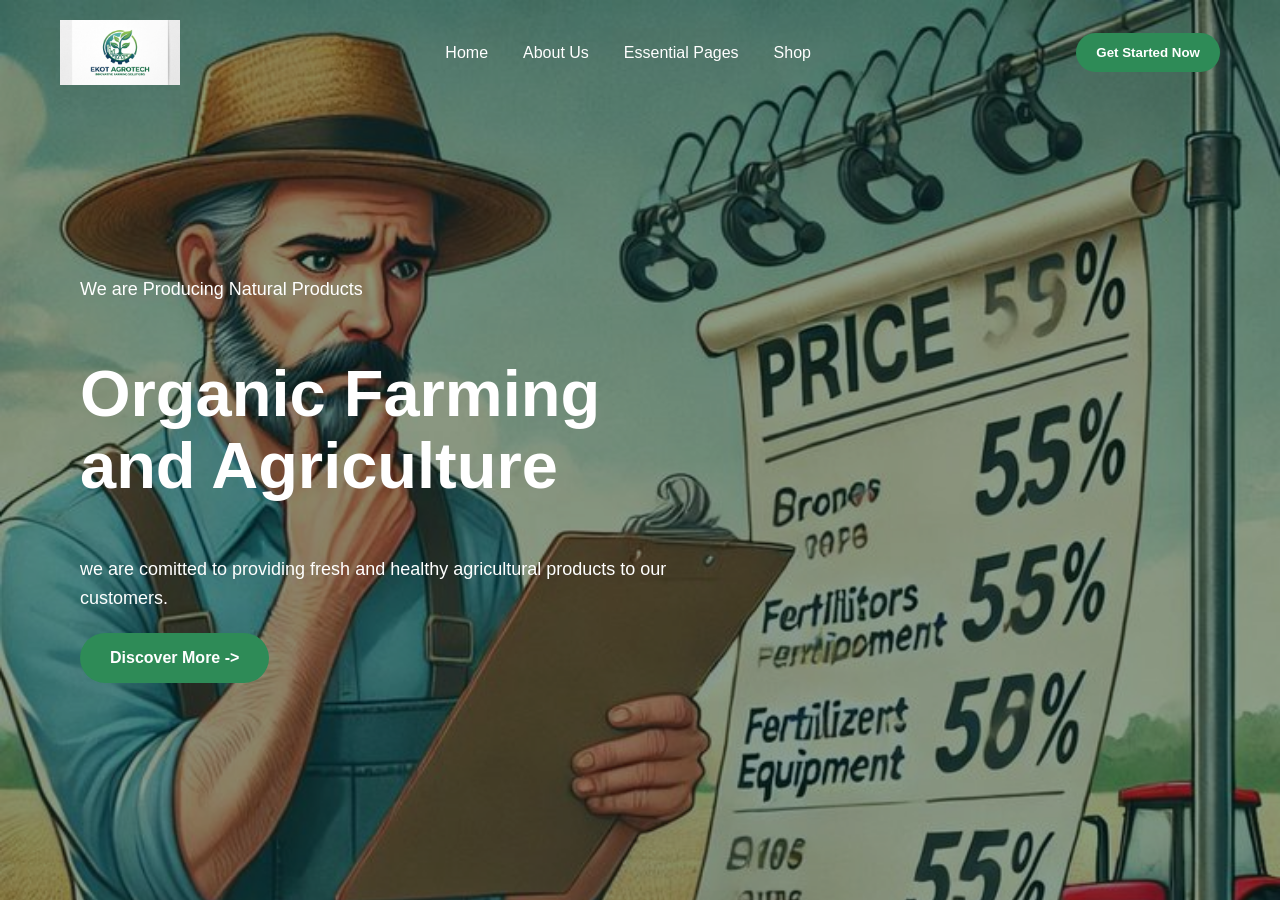
==== index.html @ ecc1ce9d "Initial project upload" ====
<!DOCTYPE html>
<html lang="en">
<head>
    <meta charset="UTF-8">
    <meta name="viewport" content="width=device-width, initial-scale=1.0">
    <title>EcoLand</title>

    <link rel="stylesheet" href="css/style.css">

</head>

<body>

    <nav>
        <div class="logo">
            <img src="images/logo.jpg" alt="logo">
        </div>
        <ul>
            <li>Home</li>
            <li>About Us</li>
            <li>Essential Pages</li>
            <li>Shop</li>
        </ul>
        <button>
            Get Started Now
        </button>
    </nav>

    <section class="hero">
            <div class="hero-overlay"></div>
         <div class="hero-content">

             <p>We are Producing Natural Products</p>
          
             <h1>
                Organic Farming<br>
                and Agriculture
            </h1>

            <p>
                we are comitted to providing fresh and healthy agricultural products to our customers. 
            </p>

            <button>
                Discover More ->
            </button>
        </div>
    </section>

</body>

</html>
---- css/style.css ----
body{
    margin: 0;
    font-family: Arial, sans-serif;
}

nav{
    display: flex;
    justify-content: space-between;
    align-items: center;

    padding: 20px 60px;

    position: 20px 60px;

    position: absolute;
    top: 0;
    width: 100%;
    box-sizing: border-box;

    z-index: 10;
    background: transparent;
}
.logo{
    display: flex;
    align-items: center;
}

.logo img{
    width: 120px;
    height: auto;
    display: block;
}

nav ul{
    display: flex;
   gap: 35px;

    list-style: none;
    margin: 0;
    padding: 0;
}

nav li{
    color: white;
    font-size: 16px;
    cursor: pointer;
    transition: color 0.3s;
}
nav li:hover{
    color: seagreen;
}

nav button{
    padding: 12px 20px;
    border: none;
    border-radius: 30px;
    background-color: seagreen;
    color: white;
    font-weight: bold;
}

nav button:hover{
    background-color:lightgreen;
    color:darkgreen;
}
.hero{
    height: 100vh;
    
    background-image: url('../images/price stock.jpg');
    background-size: cover;
    background-position: center top;

    display: flex;
    align-items: center;

    position: relative;
}

.hero-overlay{
    position: absolute;
    inset: 0;
    
    background-color:rgba(0,40,30, 0.45);
}

.hero-content{
    margin-left: 80px;
    margin-top: 40px;
    color: white;

    position: relative;
    z-index: 1;

    max-width: 600px;

}

.hero-content h1{
    font-size: 65px;
    line-height: 1.1;
    margin-bottom: 15px 0;
    font-weight: 700;
}

.hero-content p{
    font-size: 18px;
    line-height: 1.6;
    margin-bottom: 20px;
}
.hero-content button{
    padding: 16px 30px;
    border: none;
    border-radius: 30px;

    background-color: seagreen;
    color: white;

    font-size: 16px;
    font-weight: bold;

    cursor: pointer;
}
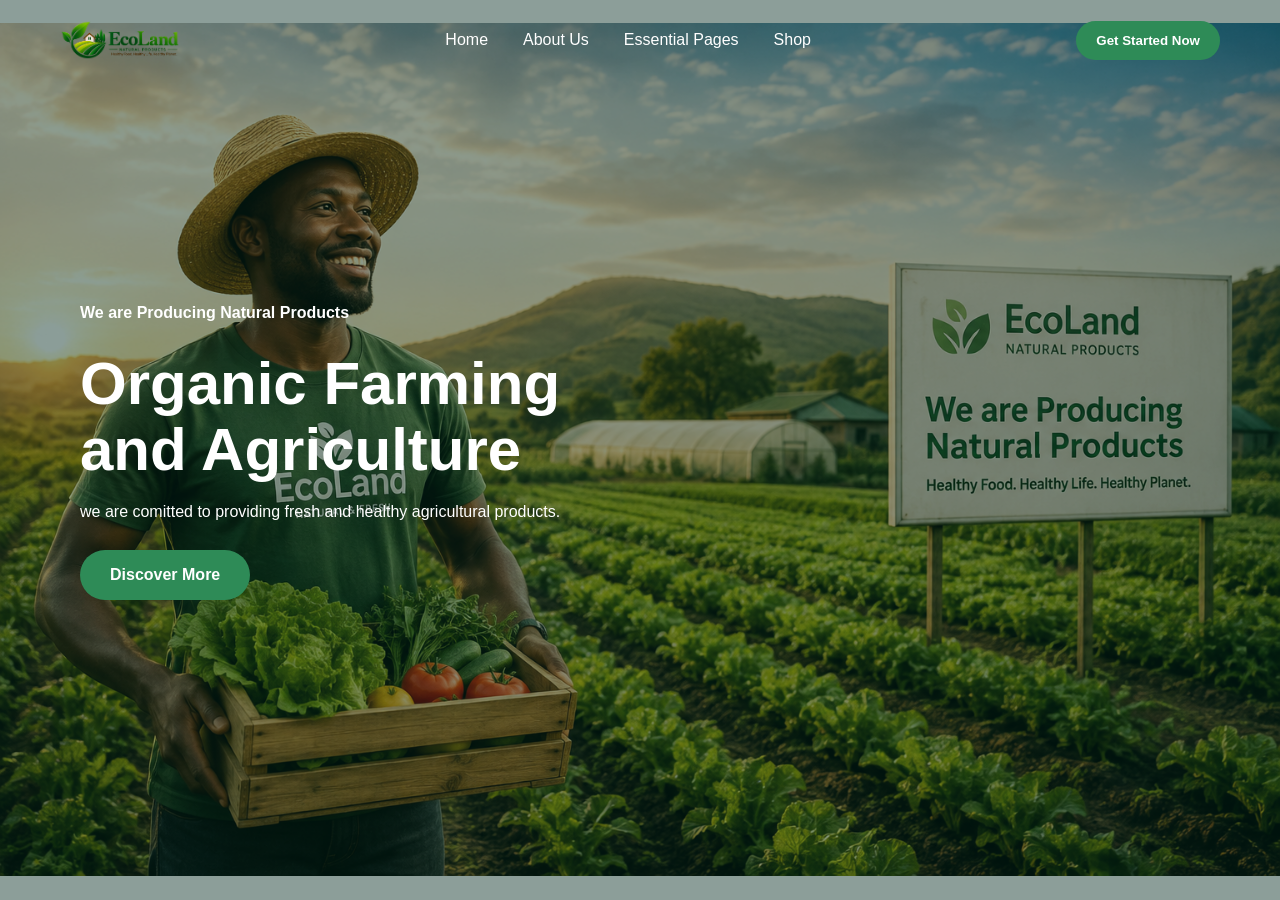
==== commit 4083b6d3: "Update project" ====
--- a/index.html
+++ b/index.html
@@ -13,7 +13,7 @@
 
     <nav>
         <div class="logo">
-            <img src="images/logo.jpg" alt="logo">
+            <img src="images/eco land logo.png" alt="EcoLand logo">
         </div>
         <ul>
             <li>Home</li>
@@ -30,7 +30,7 @@
             <div class="hero-overlay"></div>
          <div class="hero-content">
 
-             <p>We are Producing Natural Products</p>
+             <p class="subtitle">We are Producing Natural Products</p>
           
              <h1>
                 Organic Farming<br>
@@ -38,11 +38,11 @@
             </h1>
 
             <p>
-                we are comitted to providing fresh and healthy agricultural products to our customers. 
+                we are comitted to providing fresh and healthy agricultural products. 
             </p>
 
             <button>
-                Discover More ->
+                Discover More
             </button>
         </div>
     </section>
--- a/css/style.css
+++ b/css/style.css
@@ -10,8 +10,6 @@
 
     padding: 20px 60px;
 
-    position: 20px 60px;
-
     position: absolute;
     top: 0;
     width: 100%;
@@ -20,6 +18,22 @@
     z-index: 10;
     background: transparent;
 }
+nav a{
+    color:white;
+    text-decoration: none;
+    margin-left: 25px;
+    font-size: 16px;
+    font-weight: bold;
+}
+
+nav a:hover{
+    color:green
+}
+
+nav a{
+    font-weight: bold;
+}
+
 .logo{
     display: flex;
     align-items: center;
@@ -66,9 +80,10 @@
 .hero{
     height: 100vh;
     
-    background-image: url('../images/price stock.jpg');
-    background-size: cover;
-    background-position: center top;
+    background-image: url('../images/hero image.png');
+    background-size: 100% auto;
+    background-repeat: no-repeat;
+    background-position: center;
 
     display: flex;
     align-items: center;
@@ -85,7 +100,7 @@
 
 .hero-content{
     margin-left: 80px;
-    margin-top: 40px;
+    margin-top: 0px;
     color: white;
 
     position: relative;
@@ -96,16 +111,23 @@
 }
 
 .hero-content h1{
-    font-size: 65px;
+    font-size: 60px;
     line-height: 1.1;
-    margin-bottom: 15px 0;
+    margin: 15px 0;
     font-weight: 700;
 }
 
 .hero-content p{
+    font-size: 16px;
+    line-height: 1.6;
+    max-width: 600px;
+    margin-bottom: 25px;
+}
+
+.subtitle{
     font-size: 18px;
-    line-height: 1.6;
-    margin-bottom: 20px;
+    font-weight:bold;
+    margin: 0 0 15px 0;
 }
 .hero-content button{
     padding: 16px 30px;
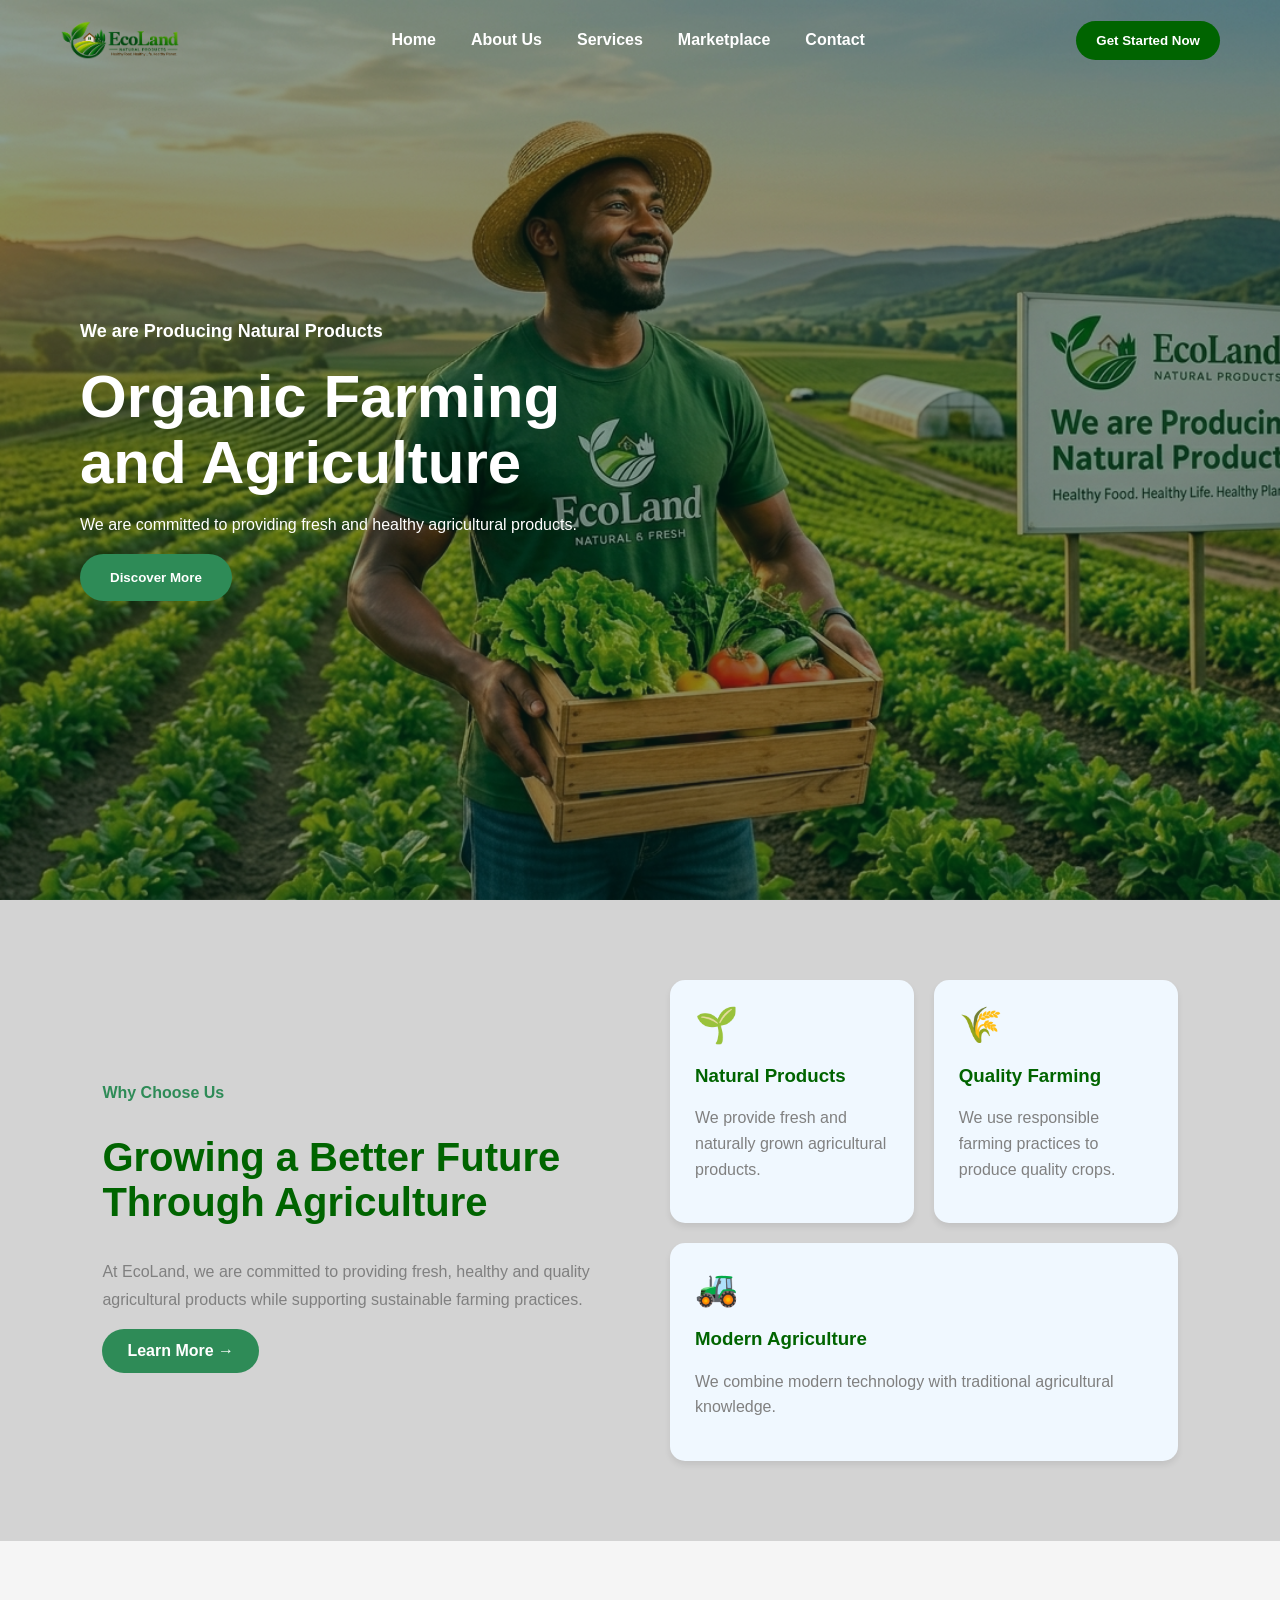
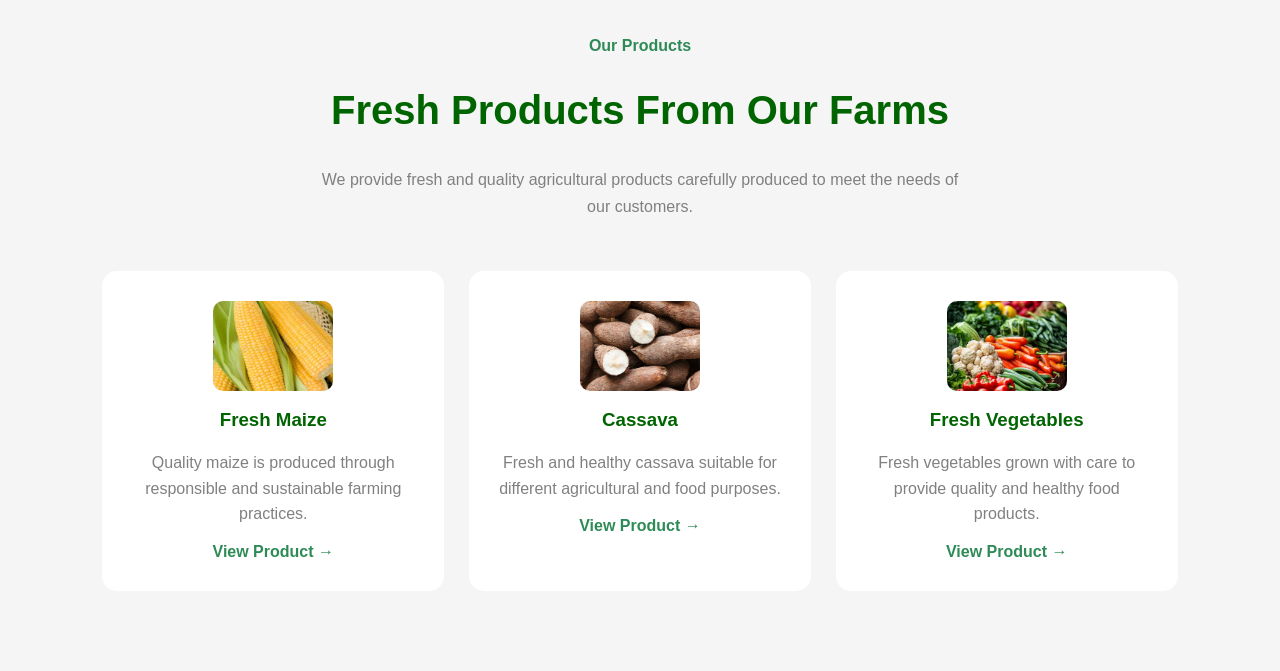
==== commit c8520322: "project" ====
--- a/index.html
+++ b/index.html
@@ -1,52 +1,252 @@
 <!DOCTYPE html>
 <html lang="en">
+
 <head>
     <meta charset="UTF-8">
     <meta name="viewport" content="width=device-width, initial-scale=1.0">
+
     <title>EcoLand</title>
 
     <link rel="stylesheet" href="css/style.css">
-
 </head>
 
 <body>
 
+    <!-- NAVIGATION -->
     <nav>
+
         <div class="logo">
-            <img src="images/eco land logo.png" alt="EcoLand logo">
-        </div>
+            <a href="index.html">
+                <img src="images/eco land logo.png" alt="EcoLand Logo">
+            </a>
+        </div>
+
         <ul>
-            <li>Home</li>
-            <li>About Us</li>
-            <li>Essential Pages</li>
-            <li>Shop</li>
+            <li><a href="index.html">Home</a></li>
+            <li><a href="about.html">About Us</a></li>
+            <li><a href="service.html">Services</a></li>
+            <li><a href="marketplace.html">Marketplace</a></li>
+            <li><a href="contact.html">Contact</a></li>
         </ul>
-        <button>
-            Get Started Now
-        </button>
+
+        <a href="contact.html">
+            <button>Get Started Now</button>
+        </a>
+
     </nav>
 
+
+    <!-- HERO SECTION -->
     <section class="hero">
-            <div class="hero-overlay"></div>
-         <div class="hero-content">
-
-             <p class="subtitle">We are Producing Natural Products</p>
-          
-             <h1>
+
+        <div class="hero-overlay"></div>
+
+        <div class="hero-content">
+
+            <p class="subtitle">
+                We are Producing Natural Products
+            </p>
+
+            <h1>
                 Organic Farming<br>
                 and Agriculture
             </h1>
 
             <p>
-                we are comitted to providing fresh and healthy agricultural products. 
-            </p>
-
-            <button>
+                We are committed to providing fresh and healthy
+                agricultural products.
+            </p>
+
+            <button id="discoverButton">
                 Discover More
             </button>
-        </div>
+
+        </div>
+
     </section>
 
+
+    <!-- WHY CHOOSE US -->
+    <section class="why-us">
+
+        <div class="why-text">
+
+            <p class="section-subtitle">
+                Why Choose Us
+            </p>
+
+            <h2>
+                Growing a Better Future Through Agriculture
+            </h2>
+
+            <p>
+                At EcoLand, we are committed to providing fresh,
+                healthy and quality agricultural products while
+                supporting sustainable farming practices.
+            </p>
+
+            <a href="about.html" class="learn-more">
+                Learn More →
+            </a>
+
+        </div>
+
+
+        <div class="why-cards">
+
+            <div class="why-card">
+
+                <div class="icon">🌱</div>
+
+                <h3>
+                    Natural Products
+                </h3>
+
+                <p>
+                    We provide fresh and naturally grown
+                    agricultural products.
+                </p>
+
+            </div>
+
+
+            <div class="why-card">
+
+                <div class="icon">🌾</div>
+
+                <h3>
+                    Quality Farming
+                </h3>
+
+                <p>
+                    We use responsible farming practices
+                    to produce quality crops.
+                </p>
+
+            </div>
+
+
+            <div class="why-card">
+
+                <div class="icon">🚜</div>
+
+                <h3>
+                    Modern Agriculture
+                </h3>
+
+                <p>
+                    We combine modern technology with
+                    traditional agricultural knowledge.
+                </p>
+
+            </div>
+
+        </div>
+
+    </section>
+
+
+    <!-- OUR PRODUCTS -->
+    <section class="products">
+
+        <div class="products-heading">
+
+            <p class="section-subtitle">
+                Our Products
+            </p>
+
+            <h2>
+                Fresh Products From Our Farms
+            </h2>
+
+            <p>
+                We provide fresh and quality agricultural products
+                carefully produced to meet the needs of our customers.
+            </p>
+
+        </div>
+
+
+        <div class="product-cards">
+
+            <!-- PRODUCT 1 -->
+            <div class="product-card">
+
+                <div class="product-image">
+                    <img src="images/fresh maize.jpg"
+                        alt="Fresh Maize">
+                </div>
+
+                <h3>
+                    Fresh Maize
+                </h3>
+
+                <p>
+                    Quality maize is produced through responsible
+                    and sustainable farming practices.
+                </p>
+
+                <a href="marketplace.html">
+                    View Product →
+                </a>
+
+            </div>
+
+
+            <!-- PRODUCT 2 -->
+            <div class="product-card">
+
+                <div class="product-image">
+                    <img src="images/fresh cassava.jpg"
+                        alt="Fresh Cassava">
+                </div>
+
+                <h3>
+                    Cassava
+                </h3>
+
+                <p>
+                    Fresh and healthy cassava suitable for different
+                    agricultural and food purposes.
+                </p>
+
+                <a href="marketplace.html">
+                    View Product →
+                </a>
+
+            </div>
+
+
+            <!-- PRODUCT 3 -->
+            <div class="product-card">
+
+                <div class="product-image">
+                    <img src="images/fresh vegetable.jpg"
+                        alt="Fresh Vegetable">
+                </div>
+
+                <h3>
+                    Fresh Vegetables
+                </h3>
+
+                <p>
+                    Fresh vegetables grown with care to provide
+                    quality and healthy food products.
+                </p>
+
+                <a href="marketplace.html">
+                    View Product →
+                </a>
+
+            </div>
+
+        </div>
+
+    </section>
+
+
+    <script src="js/script.js"></script>
+
 </body>
 
 </html>
--- a/css/style.css
+++ b/css/style.css
@@ -1,144 +1,373 @@
-body{
+/* GENERAL */
+
+* {
+    box-sizing: border-box;
+}
+
+body {
     margin: 0;
     font-family: Arial, sans-serif;
 }
 
-nav{
+
+/* NAVIGATION */
+
+nav {
     display: flex;
     justify-content: space-between;
     align-items: center;
-
     padding: 20px 60px;
-
     position: absolute;
     top: 0;
     width: 100%;
-    box-sizing: border-box;
-
     z-index: 10;
-    background: transparent;
-}
-nav a{
-    color:white;
+}
+
+nav a {
+    color: white;
     text-decoration: none;
-    margin-left: 25px;
-    font-size: 16px;
-    font-weight: bold;
-}
-
-nav a:hover{
-    color:green
-}
-
-nav a{
-    font-weight: bold;
-}
-
-.logo{
-    display: flex;
-    align-items: center;
-}
-
-.logo img{
+    font-weight: bold;
+}
+
+nav a:hover {
+    color: lightgreen;
+}
+
+.logo img {
     width: 120px;
-    height: auto;
     display: block;
 }
 
-nav ul{
-    display: flex;
-   gap: 35px;
-
+nav ul {
+    display: flex;
+    gap: 35px;
     list-style: none;
     margin: 0;
     padding: 0;
 }
 
-nav li{
-    color: white;
-    font-size: 16px;
-    cursor: pointer;
-    transition: color 0.3s;
-}
-nav li:hover{
-    color: seagreen;
-}
-
-nav button{
+nav button {
     padding: 12px 20px;
     border: none;
     border-radius: 30px;
+    background-color: darkgreen;
+    color: white;
+    font-weight: bold;
+    cursor: pointer;
+}
+
+nav button:hover {
     background-color: seagreen;
-    color: white;
-    font-weight: bold;
-}
-
-nav button:hover{
-    background-color:lightgreen;
-    color:darkgreen;
-}
-.hero{
+}
+
+
+/* HERO */
+
+.hero {
     height: 100vh;
-    
-    background-image: url('../images/hero image.png');
-    background-size: 100% auto;
+    background-image: url("../images/hero image.png");
+    background-size: cover;
+    background-position: center;
     background-repeat: no-repeat;
-    background-position: center;
 
     display: flex;
     align-items: center;
-
     position: relative;
 }
 
-.hero-overlay{
+.hero-overlay {
     position: absolute;
     inset: 0;
-    
-    background-color:rgba(0,40,30, 0.45);
-}
-
-.hero-content{
+    background-color: rgba(0, 40, 30, 0.45);
+}
+
+.hero-content {
     margin-left: 80px;
-    margin-top: 0px;
-    color: white;
-
+    color: white;
     position: relative;
     z-index: 1;
-
     max-width: 600px;
-
-}
-
-.hero-content h1{
+}
+
+.hero-content h1 {
     font-size: 60px;
     line-height: 1.1;
     margin: 15px 0;
-    font-weight: 700;
-}
-
-.hero-content p{
-    font-size: 16px;
+}
+
+.hero-content p {
     line-height: 1.6;
-    max-width: 600px;
-    margin-bottom: 25px;
-}
-
-.subtitle{
+}
+
+.subtitle {
     font-size: 18px;
-    font-weight:bold;
-    margin: 0 0 15px 0;
-}
-.hero-content button{
+    font-weight: bold;
+}
+
+.hero-content button {
     padding: 16px 30px;
     border: none;
     border-radius: 30px;
-
     background-color: seagreen;
     color: white;
-
-    font-size: 16px;
-    font-weight: bold;
-
+    font-weight: bold;
     cursor: pointer;
 }
+
+.hero-content button:hover {
+    background-color: darkgreen;
+}
+
+
+/* WHY CHOOSE US */
+
+.why-us {
+    padding: 80px 8%;
+    background-color: lightgray;
+
+    display: flex;
+    gap: 60px;
+    align-items: center;
+}
+
+.why-text {
+    flex: 1;
+}
+
+.section-subtitle {
+    color: seagreen;
+    font-weight: bold;
+}
+
+.why-text h2 {
+    font-size: 40px;
+    color: darkgreen;
+}
+
+.why-text > p:not(.section-subtitle) {
+    color: gray;
+    line-height: 1.7;
+}
+
+.learn-more {
+    display: inline-block;
+    padding: 13px 25px;
+    background-color: seagreen;
+    color: white;
+    text-decoration: none;
+    border-radius: 30px;
+    font-weight: bold;
+}
+
+.learn-more:hover {
+    background-color: darkgreen;
+}
+
+
+/* WHY CARDS */
+
+.why-cards {
+    flex: 1;
+
+    display: grid;
+    grid-template-columns: repeat(2, 1fr);
+    gap: 20px;
+}
+
+.why-card {
+    background-color: aliceblue;
+    padding: 25px;
+    border-radius: 15px;
+    box-shadow: 0 4px 6px rgba(0, 0, 0, 0.08);
+}
+
+.why-card:nth-child(3) {
+    grid-column: span 2;
+}
+
+.why-card .icon {
+    font-size: 35px;
+}
+
+.why-card h3 {
+    color: darkgreen;
+}
+
+.why-card p {
+    color: gray;
+    line-height: 1.6;
+}
+
+
+/* PRODUCTS */
+
+.products {
+    padding: 80px 8%;
+    background-color: whitesmoke;
+    text-align: center;
+}
+
+.products-heading {
+    max-width: 650px;
+    margin: 0 auto 50px;
+}
+
+.products-heading h2 {
+    font-size: 40px;
+    color: darkgreen;
+}
+
+.products-heading p:not(.section-subtitle) {
+    color: gray;
+    line-height: 1.7;
+}
+
+
+/* PRODUCT CARDS */
+
+.product-cards {
+    display: grid;
+    grid-template-columns: repeat(3, 1fr);
+    gap: 25px;
+}
+
+.product-card {
+    background-color: white;
+    padding: 30px;
+    border-radius: 15px;
+    transition: transform 0.3s ease;
+}
+
+.product-card:hover {
+    transform: translateY(-8px);
+}
+
+
+/* PRODUCT IMAGE */
+
+.product-image {
+    width: 120px;
+    height: 90px;
+    margin: 0 auto 15px;
+    overflow: hidden;
+    border-radius: 10px;
+}
+
+.product-image img {
+    width: 100%;
+    height: 100%;
+    object-fit: cover;
+}
+
+
+/* PRODUCT TEXT */
+
+.product-card h3 {
+    color: darkgreen;
+}
+
+.product-card p {
+    color: gray;
+    line-height: 1.6;
+}
+
+.product-card a {
+    color: seagreen;
+    text-decoration: none;
+    font-weight: bold;
+}
+
+.product-card a:hover {
+    color: darkgreen;
+}
+
+
+/* SOCIAL ICONS */
+
+.social-icons {
+    display: flex;
+    gap: 15px;
+}
+
+.social-icons img {
+    width: 35px;
+    height: 35px;
+    object-fit: contain;
+}
+
+
+/* MOBILE */
+
+@media (max-width: 768px) {
+
+    nav {
+        padding: 15px 20px;
+        flex-direction: column;
+        gap: 15px;
+    }
+
+    nav ul {
+        gap: 15px;
+        flex-wrap: wrap;
+        justify-content: center;
+    }
+
+    nav a {
+        font-size: 13px;
+    }
+
+    nav button {
+        display: none;
+    }
+
+
+    /* HERO */
+
+    .hero {
+        min-height: 100vh;
+    }
+
+    .hero-content {
+        margin: 0 30px;
+    }
+
+    .hero-content h1 {
+        font-size: 40px;
+    }
+
+
+    /* WHY CHOOSE US */
+
+    .why-us {
+        padding: 60px 30px;
+        flex-direction: column;
+    }
+
+    .why-text h2 {
+        font-size: 32px;
+    }
+
+    .why-cards {
+        width: 100%;
+        grid-template-columns: 1fr;
+    }
+
+    .why-card:nth-child(3) {
+        grid-column: span 1;
+    }
+
+
+    /* PRODUCTS */
+
+    .products {
+        padding: 60px 30px;
+    }
+
+    .product-cards {
+        grid-template-columns: 1fr;
+    }
+
+    .products-heading h2 {
+        font-size: 32px;
+    }
+}
